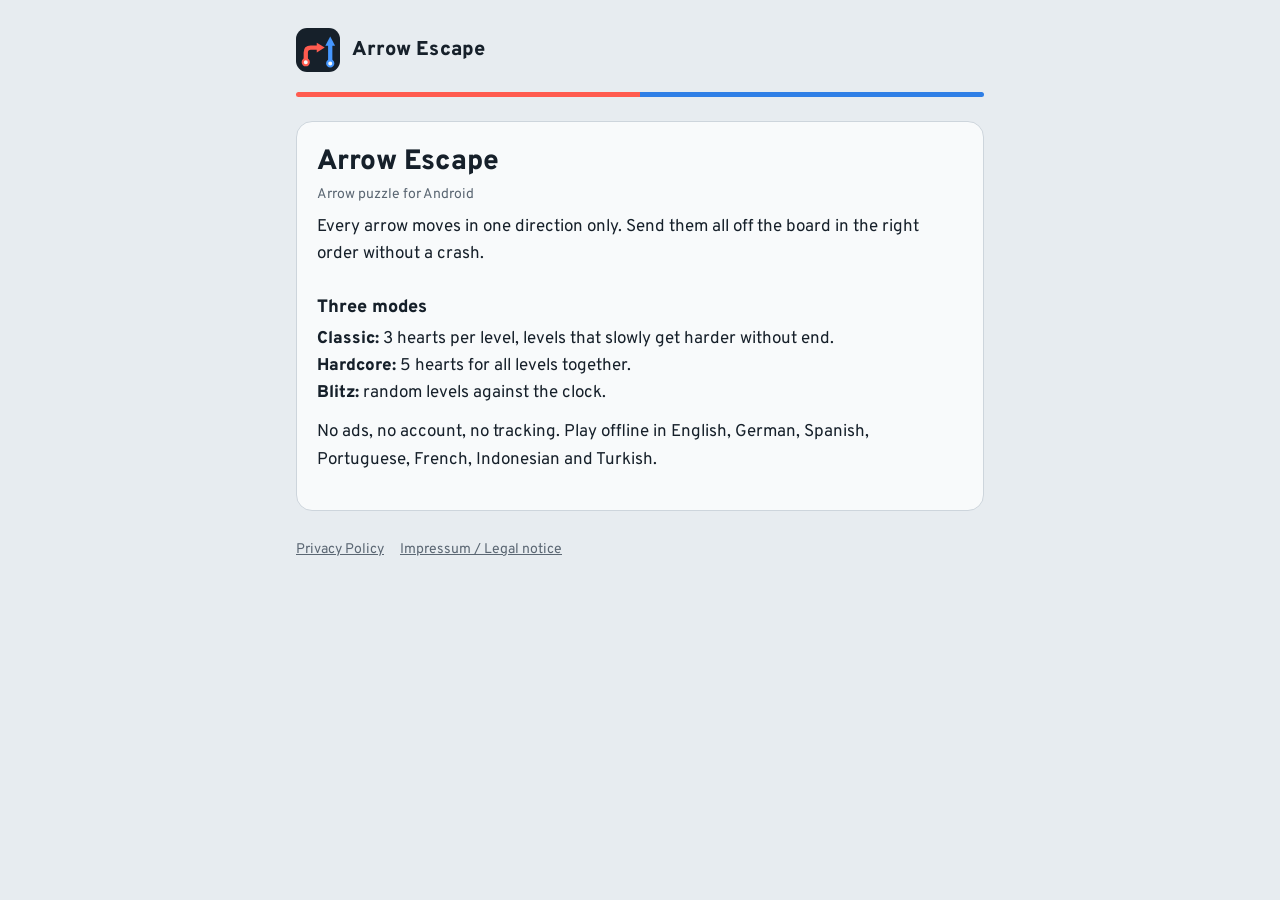
==== docs/index.html @ 4fec48c6 "Play-Store-Vorbereitung: API 36, neue Zurück-Logik, AAB-Build, Datenschutz und Impressum - compileSd" ====
<!doctype html>
<html lang="en">
<head>
<meta charset="utf-8">
<meta name="viewport" content="width=device-width,initial-scale=1">
<title>Arrow Escape</title>
<meta name="description" content="Arrow Escape: a calm arrow puzzle for Android in a metro-map style.">
<link rel="icon" href="icon.svg" type="image/svg+xml">
<link rel="stylesheet" href="style.css">
</head>
<body>
<!-- Startseite (für das Feld „Website“ in der Play Console). Sobald die App veröffentlicht ist, hier den Play-Link ergänzen. -->
<div class="wrap">
  <header><a href="./"><img class="logo" src="icon.svg" alt=""><span class="brand">Arrow Escape</span></a></header>
  <div class="track" aria-hidden="true"></div>
  <section class="card">
    <h1>Arrow Escape</h1>
    <p class="date">Arrow puzzle for Android</p>
    <p>Every arrow moves in one direction only. Send them all off the board in the right order without a crash.</p>
    <h2>Three modes</h2>
    <p><strong>Classic:</strong> 3 hearts per level, levels that slowly get harder without end.<br>
       <strong>Hardcore:</strong> 5 hearts for all levels together.<br>
       <strong>Blitz:</strong> random levels against the clock.</p>
    <p>No ads, no account, no tracking. Play offline in English, German, Spanish, Portuguese, French, Indonesian and Turkish.</p>
  </section>
  <footer><a href="privacy.html">Privacy Policy</a><a href="impressum.html">Impressum / Legal notice</a></footer>
</div>
</body>
</html>
---- docs/style.css ----
/* Gemeinsames Aussehen für die Webseiten (GitHub Pages): Datenschutz, Impressum, Startseite */
@font-face{font-family:Overpass;font-weight:400;font-display:swap;src:url(fonts/overpass-latin-400-normal.woff2) format("woff2");
  unicode-range:U+0000-00FF,U+0131,U+0152-0153,U+02BB-02BC,U+02C6,U+02DA,U+02DC,U+0304,U+0308,U+0329,U+2000-206F,U+20AC,U+2122,U+2191,U+2193,U+2212,U+2215,U+FEFF,U+FFFD}
@font-face{font-family:Overpass;font-weight:400;font-display:swap;src:url(fonts/overpass-latin-ext-400-normal.woff2) format("woff2");
  unicode-range:U+0100-02BA,U+02BD-02C5,U+02C7-02CC,U+02CE-02D7,U+02DD-02FF,U+1D00-1DBF,U+1E00-1E9F,U+1EF2-1EFF,U+2020,U+20A0-20AB,U+20AD-20C0,U+2113,U+2C60-2C7F,U+A720-A7FF}
@font-face{font-family:Overpass;font-weight:800;font-display:swap;src:url(fonts/overpass-latin-800-normal.woff2) format("woff2");
  unicode-range:U+0000-00FF,U+0131,U+0152-0153,U+02BB-02BC,U+02C6,U+02DA,U+02DC,U+0304,U+0308,U+0329,U+2000-206F,U+20AC,U+2122,U+2191,U+2193,U+2212,U+2215,U+FEFF,U+FFFD}
@font-face{font-family:Overpass;font-weight:800;font-display:swap;src:url(fonts/overpass-latin-ext-800-normal.woff2) format("woff2");
  unicode-range:U+0100-02BA,U+02BD-02C5,U+02C7-02CC,U+02CE-02D7,U+02DD-02FF,U+1D00-1DBF,U+1E00-1E9F,U+1EF2-1EFF,U+2020,U+20A0-20AB,U+20AD-20C0,U+2113,U+2C60-2C7F,U+A720-A7FF}

:root{
  --paper:#E7ECF0; --surface:#F8FAFB; --ink:#16202A; --muted:#5B6773; --line:#CDD5DC;
  --red:#FF5B4F; --blue:#2F7FE6;
  color-scheme:light;
}
@media (prefers-color-scheme: dark){
  :root{ --paper:#0E141A; --surface:#16202A; --ink:#E9EEF2; --muted:#9AA6B2; --line:#2A3743; --blue:#6AACFF; color-scheme:dark; }
}
*{box-sizing:border-box}
html{-webkit-text-size-adjust:100%}
body{margin:0;background:var(--paper);color:var(--ink);font:400 17px/1.6 Overpass,system-ui,-apple-system,"Segoe UI",Roboto,sans-serif}
.wrap{max-width:720px;margin:0 auto;padding:28px 16px 64px}
header{display:flex;align-items:center;gap:12px;margin-bottom:20px}
header a{color:inherit;text-decoration:none;display:flex;align-items:center;gap:12px}
.logo{width:44px;height:44px;border-radius:11px;flex:none;display:block}
.brand{font-weight:800;font-size:20px;letter-spacing:.01em}
.track{height:5px;border-radius:3px;background:linear-gradient(90deg,var(--red) 0 50%,var(--blue) 50% 100%);margin:0 0 24px}
nav.langs{display:flex;flex-wrap:wrap;gap:8px;margin:0 0 20px}
nav.langs a{font-size:14px;padding:6px 12px;border-radius:999px;border:1.5px solid var(--line);color:var(--ink);text-decoration:none}
nav.langs a:hover{border-color:var(--blue)}
.card{background:var(--surface);border-radius:16px;padding:24px 20px;border:1px solid var(--line)}
h1{font-weight:800;font-size:28px;line-height:1.2;margin:0 0 4px}
h2{font-weight:800;font-size:18px;line-height:1.3;margin:28px 0 6px}
.date{color:var(--muted);font-size:14px;margin:0 0 8px}
p{margin:0 0 12px}
a{color:var(--blue)}
address{font-style:normal}
footer{margin-top:28px;font-size:14px;color:var(--muted);display:flex;flex-wrap:wrap;gap:16px}
footer a{color:var(--muted)}
/* Sprachen: nur die gewählte (#xx) zeigen, sonst die Standardsprache. Ohne :has() bleiben alle sichtbar. */
section.lang + section.lang{margin-top:24px}
@supports selector(:has(a)){
  section.lang{display:none}
  section.lang + section.lang{margin-top:0}
  section.lang:target,
  body:not(:has(section.lang:target)) section.lang.default{display:block}
}
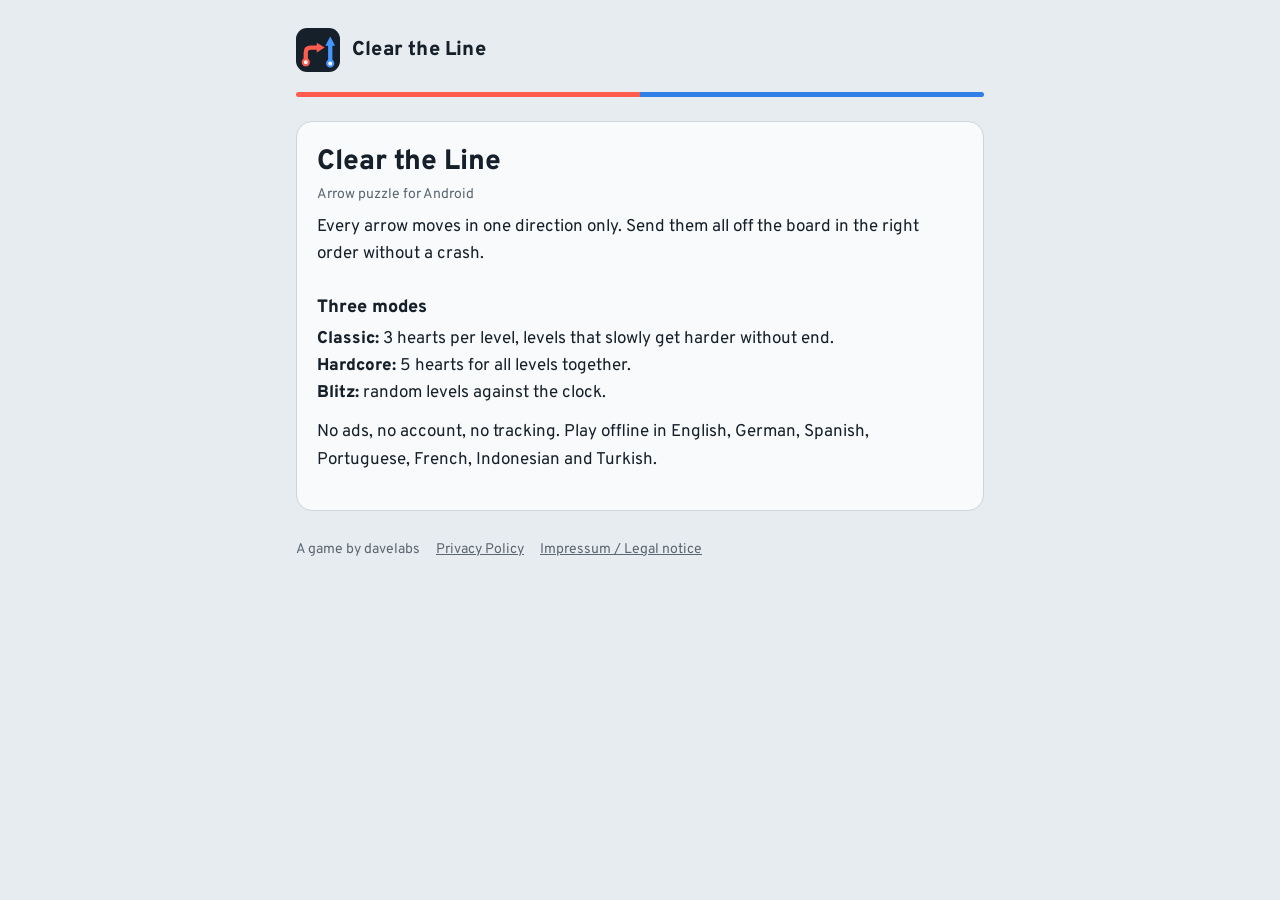
==== commit e10f214b: "Neuer Name: „Clear the Line: Arrow Puzzle“ von davelabs - App-Name „Clear the Line“, Schriftzug im H" ====
--- a/docs/index.html
+++ b/docs/index.html
@@ -3,18 +3,18 @@
 <head>
 <meta charset="utf-8">
 <meta name="viewport" content="width=device-width,initial-scale=1">
-<title>Arrow Escape</title>
-<meta name="description" content="Arrow Escape: a calm arrow puzzle for Android in a metro-map style.">
+<title>Clear the Line: Arrow Puzzle</title>
+<meta name="description" content="Clear the Line: a calm arrow puzzle for Android in a metro-map style, by davelabs.">
 <link rel="icon" href="icon.svg" type="image/svg+xml">
 <link rel="stylesheet" href="style.css">
 </head>
 <body>
 <!-- Startseite (für das Feld „Website“ in der Play Console). Sobald die App veröffentlicht ist, hier den Play-Link ergänzen. -->
 <div class="wrap">
-  <header><a href="./"><img class="logo" src="icon.svg" alt=""><span class="brand">Arrow Escape</span></a></header>
+  <header><a href="./"><img class="logo" src="icon.svg" alt=""><span class="brand">Clear the Line</span></a></header>
   <div class="track" aria-hidden="true"></div>
   <section class="card">
-    <h1>Arrow Escape</h1>
+    <h1>Clear the Line</h1>
     <p class="date">Arrow puzzle for Android</p>
     <p>Every arrow moves in one direction only. Send them all off the board in the right order without a crash.</p>
     <h2>Three modes</h2>
@@ -23,7 +23,7 @@
        <strong>Blitz:</strong> random levels against the clock.</p>
     <p>No ads, no account, no tracking. Play offline in English, German, Spanish, Portuguese, French, Indonesian and Turkish.</p>
   </section>
-  <footer><a href="privacy.html">Privacy Policy</a><a href="impressum.html">Impressum / Legal notice</a></footer>
+  <footer><span>A game by davelabs</span><a href="privacy.html">Privacy Policy</a><a href="impressum.html">Impressum / Legal notice</a></footer>
 </div>
 </body>
 </html>
--- a/docs/style.css
+++ b/docs/style.css
@@ -24,6 +24,9 @@
 header a{color:inherit;text-decoration:none;display:flex;align-items:center;gap:12px}
 .logo{width:44px;height:44px;border-radius:11px;flex:none;display:block}
 .brand{font-weight:800;font-size:20px;letter-spacing:.01em}
+.brand-studio{font-size:24px;letter-spacing:-.01em}
+.brand-studio::after{content:".";color:var(--red)}
+ul.games{margin:0 0 12px;padding-left:20px}
 .track{height:5px;border-radius:3px;background:linear-gradient(90deg,var(--red) 0 50%,var(--blue) 50% 100%);margin:0 0 24px}
 nav.langs{display:flex;flex-wrap:wrap;gap:8px;margin:0 0 20px}
 nav.langs a{font-size:14px;padding:6px 12px;border-radius:999px;border:1.5px solid var(--line);color:var(--ink);text-decoration:none}
